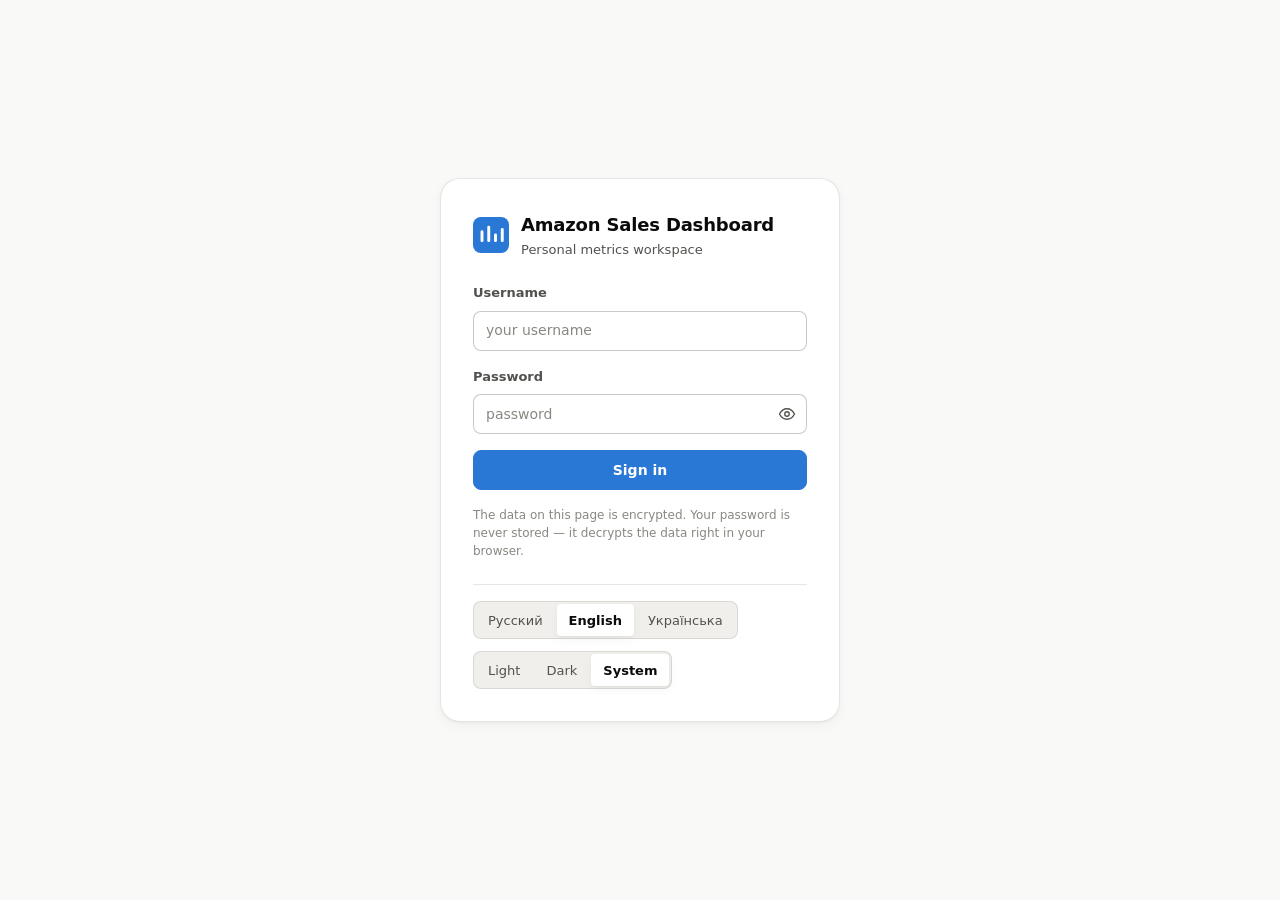
==== index.html @ b8b065f2 "Всё в евро, товары по ASIN, три исправленных бага ВАЛЮТЫ. Переключателя больше нет: конвейер приводи" ====
<!DOCTYPE html>
<html lang="en" data-theme-pref="system">
<head>
<meta charset="utf-8">
<meta name="viewport" content="width=device-width, initial-scale=1">
<meta name="color-scheme" content="light dark">
<meta name="robots" content="noindex, nofollow">
<title>Amazon Dashboard</title>

<link rel="icon" href="data:image/svg+xml,%3Csvg xmlns='http://www.w3.org/2000/svg' viewBox='0 0 32 32'%3E%3Crect width='32' height='32' rx='7' fill='%232a78d6'/%3E%3Cpath d='M8 21V13M14 21V9M20 21V16M26 21V11' stroke='white' stroke-width='2.6' stroke-linecap='round'/%3E%3C/svg%3E">

<link rel="stylesheet" href="assets/css/tokens.css">
<link rel="stylesheet" href="assets/css/app.css">

<script>
/* Тема применяется ДО первой отрисовки: иначе при системной тёмной
   успевает мигнуть светлый фон. Язык ставится здесь же — атрибут lang
   влияет на переносы и на озвучку скринридером. */
(function () {
  try {
    var pref = localStorage.getItem("dashboard.theme") || "system";
    document.documentElement.setAttribute("data-theme-pref", pref);
    if (pref === "light" || pref === "dark") {
      document.documentElement.setAttribute("data-theme", pref);
    }
  } catch (e) {}
  try {
    var langs = ["ru", "en", "uk"];
    var saved = localStorage.getItem("dashboard.lang");
    var pick = null;
    if (saved && langs.indexOf(saved) !== -1) {
      pick = saved;
    } else {
      var list = navigator.languages && navigator.languages.length
        ? navigator.languages : [navigator.language || "en"];
      for (var i = 0; i < list.length && !pick; i++) {
        var base = String(list[i]).toLowerCase().split("-")[0];
        if (langs.indexOf(base) !== -1) pick = base;
      }
    }
    document.documentElement.lang = pick || "en";
  } catch (e) {}
})();
</script>
</head>

<body>

<a class="skip-link" href="#main" data-i18n="a11y.skipToContent">Skip to content</a>

<!-- =====================================================================
     Экран входа
     ================================================================== -->
<div class="login" id="login-view">
  <div class="login__card">

    <div class="login__brand">
      <svg class="login__mark" viewBox="0 0 32 32" aria-hidden="true">
        <rect width="32" height="32" rx="7" fill="var(--series-1)"></rect>
        <path d="M8 21V13M14 21V9M20 21V16M26 21V11" stroke="#fff"
              stroke-width="2.6" stroke-linecap="round"></path>
      </svg>
      <div>
        <div class="login__title" data-i18n="app.title">Amazon Sales Dashboard</div>
        <div class="login__subtitle" data-i18n="app.subtitle">Personal metrics workspace</div>
      </div>
    </div>

    <form class="login__form" id="login-form" autocomplete="on" novalidate>
      <h1 class="sr-only" data-i18n="login.heading">Sign in</h1>

      <div class="field">
        <label class="field__label" for="login-user" data-i18n="login.user">Username</label>
        <input class="input" id="login-user" name="username" type="text"
               autocomplete="username" required
               data-i18n-attr="placeholder:login.userPlaceholder">
      </div>

      <div class="field">
        <label class="field__label" for="login-password" data-i18n="login.password">Password</label>
        <div class="input-group">
          <input class="input" id="login-password" name="password" type="password"
                 autocomplete="current-password" required
                 data-i18n-attr="placeholder:login.passwordPlaceholder">
          <button class="input-group__action" id="toggle-password" type="button"
                  data-i18n-attr="aria-label:login.showPassword;title:login.showPassword">
            <svg width="18" height="18" viewBox="0 0 24 24" fill="none" aria-hidden="true">
              <path d="M2 12s3.5-7 10-7 10 7 10 7-3.5 7-10 7-10-7-10-7Z"
                    stroke="currentColor" stroke-width="1.8"></path>
              <circle cx="12" cy="12" r="3" stroke="currentColor" stroke-width="1.8"></circle>
            </svg>
          </button>
        </div>
      </div>

      <div class="alert alert--error" id="login-error" role="alert" hidden>
        <svg class="alert__icon" width="16" height="16" viewBox="0 0 24 24" fill="none" aria-hidden="true">
          <circle cx="12" cy="12" r="9" stroke="currentColor" stroke-width="1.8"></circle>
          <path d="M12 7v6M12 16.5v.5" stroke="currentColor" stroke-width="1.8" stroke-linecap="round"></path>
        </svg>
        <span id="login-error-text"></span>
      </div>

      <button class="btn btn--primary" id="login-submit" type="submit">
        <span class="spinner" id="login-spinner" hidden></span>
        <span id="login-submit-text" data-i18n="login.submit">Sign in</span>
      </button>

      <p class="alert alert--info" id="login-hint" hidden>
        <span id="login-hint-text"></span>
      </p>

      <p class="card__caption" data-i18n="login.note">
        The data on this page is encrypted.
      </p>
    </form>

    <div class="login__footer">
      <div class="segmented" role="group" id="login-lang"
           data-i18n-attr="aria-label:nav.language"></div>
      <div class="segmented" role="group" id="login-theme"
           data-i18n-attr="aria-label:nav.theme"></div>
    </div>

  </div>
</div>

<!-- =====================================================================
     Рабочее пространство: меню слева, содержимое справа
     ================================================================== -->
<div class="app" id="app-view" hidden>

  <!-- ---------------------------------------------------------- меню --- -->
  <aside class="sidebar" id="sidebar" data-i18n-attr="aria-label:nav.mainMenu">

    <div class="sidebar__brand">
      <svg class="sidebar__mark" viewBox="0 0 32 32" aria-hidden="true">
        <rect width="32" height="32" rx="7" fill="var(--series-1)"></rect>
        <path d="M8 21V13M14 21V9M20 21V16M26 21V11" stroke="#fff"
              stroke-width="2.6" stroke-linecap="round"></path>
      </svg>
      <div>
        <div class="sidebar__title" data-i18n="app.title">Amazon</div>
        <div class="sidebar__subtitle" id="sidebar-store"></div>
      </div>
    </div>

    <nav class="sidebar__nav" id="sidebar-nav">
      <!-- Пункты меню строятся из описания в app.js: там же лежат
           заголовки для i18n, поэтому дублировать разметку не нужно -->
    </nav>

    <div class="sidebar__footer">
      <button class="btn btn--ghost" id="sign-out" type="button" data-i18n="nav.signOut">
        Sign out
      </button>
    </div>
  </aside>

  <!-- ------------------------------------------------------ содержимое --- -->
  <div class="content">

    <header class="topbar">
      <button class="btn btn--icon menu-toggle" id="menu-toggle" type="button"
              data-i18n-attr="aria-label:nav.mainMenu" aria-expanded="false">
        <svg width="20" height="20" viewBox="0 0 24 24" fill="none" aria-hidden="true">
          <path d="M4 7h16M4 12h16M4 17h16" stroke="currentColor"
                stroke-width="1.9" stroke-linecap="round"></path>
        </svg>
      </button>

      <div class="topbar__heading">
        <div class="topbar__title" id="page-title"></div>
        <div class="topbar__meta" id="updated-at"></div>
      </div>

      <div class="topbar__tools">
        <button class="btn btn--icon bell" id="sync-bell" type="button"
                data-i18n-attr="aria-label:sync.title" aria-haspopup="dialog">
          <svg width="20" height="20" viewBox="0 0 24 24" fill="none" aria-hidden="true">
            <path d="M18 8.5a6 6 0 1 0-12 0c0 6.5-2.5 6.5-2.5 8.5h17c0-2-2.5-2-2.5-8.5Z"
                  stroke="currentColor" stroke-width="1.7" stroke-linejoin="round"></path>
            <path d="M10.2 20.5a2.1 2.1 0 0 0 3.6 0" stroke="currentColor"
                  stroke-width="1.7" stroke-linecap="round"></path>
          </svg>
          <span class="bell__dot" id="sync-dot" hidden></span>
        </button>
        <div class="segmented" role="group" id="app-lang"
             data-i18n-attr="aria-label:nav.language"></div>
        <div class="segmented" role="group" id="app-theme"
             data-i18n-attr="aria-label:nav.theme"></div>
      </div>
    </header>

    <main class="main" id="main">

      <!-- Один ряд фильтров на всё, что ниже. Внутрь карточек не кладём -->
      <section class="filters" id="filters" aria-labelledby="filters-heading">
        <h2 class="sr-only" id="filters-heading" data-i18n="filter.period">Period</h2>

        <div class="filters__group">
          <label class="field__label" for="filter-period" data-i18n="filter.period">Period</label>
          <select class="select" id="filter-period"></select>
        </div>


        <div class="filters__group">
          <label class="field__label" for="filter-marketplace" data-i18n="filter.marketplace">Marketplace</label>
          <select class="select" id="filter-marketplace"></select>
        </div>

        <p class="filters__note"><span data-i18n="filter.note"></span> <span id="fx-note"></span></p>
      </section>

      <section class="card" id="empty-state" hidden>
        <div class="empty">
          <svg class="empty__icon" width="40" height="40" viewBox="0 0 24 24" fill="none" aria-hidden="true">
            <path d="M4 19V6M9 19V10M14 19V13M19 19V8" stroke="currentColor"
                  stroke-width="1.6" stroke-linecap="round"></path>
            <path d="M3 21h18" stroke="currentColor" stroke-width="1.6" stroke-linecap="round"></path>
          </svg>
          <div class="empty__title" data-i18n="empty.title">No data yet</div>
          <p class="empty__text" data-i18n="empty.text"></p>
        </div>
      </section>

      <!-- ============================================================
           Страница: Анализ продаж
           ========================================================= -->
      <div id="page-sales" class="page" hidden>

        <section class="grid" aria-labelledby="sales-kpi-heading" style="margin-bottom:var(--sp-4)">
          <h2 class="sr-only" id="sales-kpi-heading" data-i18n="page.salesAnalysis">Sales analysis</h2>

          <div class="card span-6 rows-2 stat stat--hero" id="s-kpi-net"></div>
          <div class="card span-3 stat" id="s-kpi-revenue"></div>
          <div class="card span-3 stat" id="s-kpi-fees"></div>
          <div class="card span-3 stat" id="s-kpi-feeshare"></div>
          <div class="card span-3 stat" id="s-kpi-refunds"></div>
        </section>

        <section class="grid grid--top">

          <!-- Выручка и чистый доход: обе величины в одной валюте,
               поэтому одна шкала. Двух осей Y здесь быть не должно. -->
          <figure class="card span-8" id="card-s-trend">
            <div class="card__head">
              <div>
                <figcaption class="card__title" data-i18n="chart.revenueVsNet"></figcaption>
                <div class="card__subtitle" id="s-trend-range"></div>
              </div>
              <button class="card__toggle" type="button" data-table-toggle="s-trend"
                      aria-pressed="false" data-i18n="table.show"></button>
            </div>
            <div class="chart" id="chart-s-trend"></div>
            <div id="legend-s-trend"></div>
            <div id="table-s-trend" hidden></div>
            <p class="card__caption" data-i18n="chart.revenueVsNetCaption"></p>
          </figure>

          <!-- Структура расходов: часть-целое -> стопочная полоса -->
          <figure class="card span-4" id="card-s-mix">
            <div class="card__head">
              <div>
                <figcaption class="card__title" data-i18n="chart.feeMix"></figcaption>
              </div>
              <button class="card__toggle" type="button" data-table-toggle="s-mix"
                      aria-pressed="false" data-i18n="table.show"></button>
            </div>
            <div class="chart" id="chart-s-mix"></div>
            <div id="legend-s-mix"></div>
            <div id="table-s-mix" hidden></div>
            <p class="card__caption" data-i18n="chart.feeMixCaption"></p>
          </figure>

          <!-- Комиссии по типам: одна серия -> один цвет на все столбцы -->
          <figure class="card span-6" id="card-s-fees">
            <div class="card__head">
              <div>
                <figcaption class="card__title" data-i18n="chart.feesByType"></figcaption>
              </div>
              <button class="card__toggle" type="button" data-table-toggle="s-fees"
                      aria-pressed="false" data-i18n="table.show"></button>
            </div>
            <div class="chart" id="chart-s-fees"></div>
            <div id="table-s-fees" hidden></div>
            <p class="card__caption" data-i18n="chart.feesByTypeCaption"></p>
          </figure>

          <figure class="card span-6" id="card-s-products">
            <div class="card__head">
              <div>
                <figcaption class="card__title" data-i18n="chart.topByNet"></figcaption>
              </div>
              <button class="card__toggle" type="button" data-table-toggle="s-products"
                      aria-pressed="false" data-i18n="table.show"></button>
            </div>
            <div class="chart" id="chart-s-products"></div>
            <div id="table-s-products" hidden></div>
            <p class="card__caption" data-i18n="chart.topByNetCaption"></p>
          </figure>

        </section>
      </div>

      <!-- ============================================================
           Страница: Обзор продаж
           ========================================================= -->
      <div id="page-overview" class="page" hidden>

        <section class="grid" aria-labelledby="kpi-heading" style="margin-bottom:var(--sp-4)">
          <h2 class="sr-only" id="kpi-heading" data-i18n="kpi.revenue">Revenue</h2>

          <div class="card span-6 rows-2 stat stat--hero" id="kpi-revenue"></div>
          <div class="card span-3 stat" id="kpi-units"></div>
          <div class="card span-3 stat" id="kpi-orders"></div>
          <div class="card span-3 stat" id="kpi-avg"></div>
          <div class="card span-3 stat" id="kpi-skus"></div>
        </section>

        <section class="grid grid--top">

          <figure class="card span-8" id="card-revenue">
            <div class="card__head">
              <div>
                <figcaption class="card__title" data-i18n="chart.revenueOverTime"></figcaption>
                <div class="card__subtitle" id="revenue-range"></div>
              </div>
              <button class="card__toggle" type="button" data-table-toggle="revenue"
                      aria-pressed="false" data-i18n="table.show"></button>
            </div>
            <div class="chart" id="chart-revenue"></div>
            <div id="table-revenue" hidden></div>
            <p class="card__caption" data-i18n="chart.revenueOverTimeCaption"></p>
          </figure>

          <figure class="card span-4" id="card-marketplace">
            <div class="card__head">
              <div>
                <figcaption class="card__title" data-i18n="chart.byMarketplace"></figcaption>
              </div>
              <button class="card__toggle" type="button" data-table-toggle="marketplace"
                      aria-pressed="false" data-i18n="table.show"></button>
            </div>
            <div class="chart" id="chart-marketplace"></div>
            <div id="legend-marketplace"></div>
            <div id="table-marketplace" hidden></div>
            <p class="card__caption" data-i18n="chart.byMarketplaceCaption"></p>
          </figure>

          <figure class="card span-6" id="card-units">
            <div class="card__head">
              <div>
                <figcaption class="card__title" data-i18n="chart.unitsOverTime"></figcaption>
              </div>
              <button class="card__toggle" type="button" data-table-toggle="units"
                      aria-pressed="false" data-i18n="table.show"></button>
            </div>
            <div class="chart" id="chart-units"></div>
            <div id="table-units" hidden></div>
          </figure>

          <figure class="card span-6" id="card-skus">
            <div class="card__head">
              <div>
                <figcaption class="card__title" data-i18n="chart.topSkus"></figcaption>
              </div>
              <button class="card__toggle" type="button" data-table-toggle="skus"
                      aria-pressed="false" data-i18n="table.show"></button>
            </div>
            <div class="chart" id="chart-skus"></div>
            <div id="table-skus" hidden></div>
            <p class="card__caption" data-i18n="chart.topSkusCaption"></p>
          </figure>

        </section>
      </div>

      <!-- Заглушка для разделов, которых ещё нет -->
      <div id="page-placeholder" class="page" hidden>
        <section class="card">
          <div class="empty">
            <svg class="empty__icon" width="40" height="40" viewBox="0 0 24 24" fill="none" aria-hidden="true">
              <rect x="3" y="5" width="18" height="14" rx="2" stroke="currentColor" stroke-width="1.6"></rect>
              <path d="M3 10h18" stroke="currentColor" stroke-width="1.6"></path>
            </svg>
            <div class="empty__title" id="placeholder-title"></div>
            <p class="empty__text" data-i18n="page.soonText"></p>
          </div>
        </section>
      </div>

    </main>

    <footer class="footer">
      <span data-i18n="footer.note"></span>
    </footer>
  </div>
</div>

<!-- Модальное окно журнала синхронизаций. Нативный <dialog>: фокус-ловушка,
     закрытие по Esc и подложка достаются бесплатно и работают правильно. -->
<dialog class="modal" id="sync-modal" aria-labelledby="sync-modal-title">
  <div class="modal__head">
    <div>
      <h2 class="modal__title" id="sync-modal-title" data-i18n="sync.title">Синхронизация</h2>
      <p class="modal__subtitle" id="sync-schedule"></p>
    </div>
    <button class="btn btn--icon" id="sync-close" type="button"
            data-i18n-attr="aria-label:sync.close">
      <svg width="18" height="18" viewBox="0 0 24 24" fill="none" aria-hidden="true">
        <path d="M6 6l12 12M18 6L6 18" stroke="currentColor" stroke-width="1.9"
              stroke-linecap="round"></path>
      </svg>
    </button>
  </div>
  <div class="modal__body" id="sync-list"></div>
  <div class="modal__foot">
    <a class="link" id="sync-more" href="logs.html" data-i18n="sync.more">Подробнее</a>
  </div>
</dialog>

<!-- Порядок важен: i18n и Fmt нужны charts.js и app.js -->
<script src="assets/js/i18n.js"></script>
<script src="assets/js/format.js"></script>
<script src="assets/js/vault.js"></script>
<script src="assets/js/charts.js"></script>
<script src="assets/js/runs.js"></script>
<!-- Зашифрованные данные. Отдельным файлом, чтобы обновлять их не трогая код.
     Загружается как обычный скрипт, а не через fetch — тогда страница
     одинаково работает и на GitHub Pages, и открытая с диска. -->
<script src="data/dashboard.enc.js" onerror="window.__DASHBOARD_MISSING__=true"></script>
<!-- Журнал синхронизаций. НЕ шифруется намеренно: причину сбоя нужно видеть
     и тогда, когда войти нельзя. Внутри только эксплуатационные данные —
     времена, статусы, тексты ошибок. Денег и SKU здесь нет. -->
<script src="data/runs.js" onerror="window.__RUNS_MISSING__=true"></script>
<script src="assets/js/app.js"></script>

</body>
</html>
---- assets/css/tokens.css ----
/* ============================================================================
   tokens.css — палитра и типографика
   ----------------------------------------------------------------------------
   Значения взяты из эталонной палитры методички dataviz БЕЗ ИЗМЕНЕНИЙ.
   Она уже провалидирована шестью проверками (полоса светлоты, порог насыщенности,
   различимость соседних пар при дальтонизме, порог для обычного зрения, контраст).

   ⚠️ Не подбирать цвета «на глаз». Если понадобится своя палитра —
   прогнать scripts/validate_palette.js из методички. На этой машине нет Node.js,
   поэтому палитра менялась быть не должна.

   Тёмные значения объявлены дважды:
     @media (prefers-color-scheme: dark) — системная настройка ОС;
     :root[data-theme="dark"]           — ручной переключатель, он должен побеждать.
   Guard :not([data-theme="light"]) позволяет ручному «светлому» победить системный тёмный.
   ========================================================================= */

:root {
  color-scheme: light;

  /* ---- Поверхности и чернила ---------------------------------------- */
  --surface-chart: #fcfcfb;   /* поверхность графика */
  --surface-page: #f9f9f7;    /* плоскость страницы */
  --surface-raised: #ffffff;  /* карточки поверх плоскости */
  --surface-sunken: #f0efec;  /* поля ввода, треки */

  --text-primary: #0b0b0b;
  --text-secondary: #52514e;
  --text-muted: #898781;      /* оси, подписи */

  --grid-line: #e1e0d9;       /* волосяная сетка */
  --axis-line: #c3c2b7;       /* базовая линия / ось */
  --border-hairline: rgba(11, 11, 11, 0.1);
  --border-strong: rgba(11, 11, 11, 0.22);

  --delta-good: #006300;      /* текст положительной дельты */
  --delta-bad: #d03b3b;

  /* ---- Категориальная палитра (порядок слотов — механизм CVD-безопасности,
         менять порядок нельзя) ---------------------------------------- */
  --series-1: #2a78d6;  /* blue    */
  --series-2: #eb6834;  /* orange  */
  --series-3: #1baf7a;  /* aqua    */
  --series-4: #eda100;  /* yellow  */
  --series-5: #e87ba4;  /* magenta */
  --series-6: #008300;  /* green   */
  --series-7: #4a3aa7;  /* violet  */
  --series-8: #e34948;  /* red     */
  --series-other: #a9a8a1;  /* «Прочее» / приглушение */

  /* ---- Последовательная шкала: один тон, светлый→тёмный -------------- */
  --seq-100: #cde2fb;
  --seq-150: #b7d3f6;
  --seq-200: #9ec5f4;
  --seq-250: #86b6ef;
  --seq-300: #6da7ec;
  --seq-350: #5598e7;
  --seq-400: #3987e5;
  --seq-450: #2a78d6;
  --seq-500: #256abf;
  --seq-550: #1c5cab;
  --seq-600: #184f95;
  --seq-650: #104281;
  --seq-700: #0d366b;

  /* ---- Расходящаяся шкала: blue ↔ red, нейтральная середина ---------- */
  --div-neutral: #f0efec;

  /* ---- Статусы: фиксированы, не темизируются, никогда не используются
         как цвет серии ------------------------------------------------ */
  --status-good: #0ca30c;
  --status-warning: #fab219;
  --status-serious: #ec835a;
  --status-critical: #d03b3b;

  /* ---- Типографика --------------------------------------------------- */
  --font-sans: system-ui, -apple-system, "Segoe UI", Roboto, "Helvetica Neue",
    Arial, "Noto Sans", sans-serif;

  --fs-hero: clamp(2.5rem, 1.6rem + 3.2vw, 3.5rem);
  --fs-value: 1.75rem;
  --fs-title: 1rem;
  --fs-body: 0.875rem;
  --fs-label: 0.8125rem;
  --fs-micro: 0.75rem;

  /* ---- Пространство и форма ------------------------------------------ */
  --sp-1: 0.25rem;
  --sp-2: 0.5rem;
  --sp-3: 0.75rem;
  --sp-4: 1rem;
  --sp-5: 1.5rem;
  --sp-6: 2rem;
  --sp-7: 3rem;

  --radius-sm: 6px;
  --radius-md: 10px;
  --radius-lg: 14px;

  --shadow-card: 0 1px 2px rgba(11, 11, 11, 0.04),
    0 4px 12px rgba(11, 11, 11, 0.04);
  --shadow-pop: 0 8px 28px rgba(11, 11, 11, 0.14);

  --focus-ring: 2px solid var(--series-1);
  --focus-offset: 2px;

  /* Скорость анимаций — обнуляется при prefers-reduced-motion */
  --dur-fast: 120ms;
  --dur-base: 200ms;
}

/* --- Тёмная тема: системная настройка ---------------------------------- */
@media (prefers-color-scheme: dark) {
  :root:where(:not([data-theme="light"])) {
    color-scheme: dark;

    --surface-chart: #1a1a19;
    --surface-page: #0d0d0d;
    --surface-raised: #1a1a19;
    --surface-sunken: #242422;

    --text-primary: #ffffff;
    --text-secondary: #c3c2b7;
    --text-muted: #898781;

    --grid-line: #2c2c2a;
    --axis-line: #383835;
    --border-hairline: rgba(255, 255, 255, 0.1);
    --border-strong: rgba(255, 255, 255, 0.22);

    --delta-good: #0ca30c;
    --delta-bad: #e66767;

    --series-1: #3987e5;
    --series-2: #d95926;
    --series-3: #199e70;
    --series-4: #c98500;
    --series-5: #d55181;
    --series-6: #008300;
    --series-7: #9085e9;
    --series-8: #e66767;
    --series-other: #55554f;

    --div-neutral: #383835;

    --shadow-card: 0 1px 2px rgba(0, 0, 0, 0.4), 0 4px 12px rgba(0, 0, 0, 0.3);
    --shadow-pop: 0 8px 28px rgba(0, 0, 0, 0.55);
  }
}

/* --- Тёмная тема: ручной переключатель (побеждает системную настройку) -- */
:root[data-theme="dark"] {
  color-scheme: dark;

  --surface-chart: #1a1a19;
  --surface-page: #0d0d0d;
  --surface-raised: #1a1a19;
  --surface-sunken: #242422;

  --text-primary: #ffffff;
  --text-secondary: #c3c2b7;
  --text-muted: #898781;

  --grid-line: #2c2c2a;
  --axis-line: #383835;
  --border-hairline: rgba(255, 255, 255, 0.1);
  --border-strong: rgba(255, 255, 255, 0.22);

  --delta-good: #0ca30c;
  --delta-bad: #e66767;

  --series-1: #3987e5;
  --series-2: #d95926;
  --series-3: #199e70;
  --series-4: #c98500;
  --series-5: #d55181;
  --series-6: #008300;
  --series-7: #9085e9;
  --series-8: #e66767;
  --series-other: #55554f;

  --div-neutral: #383835;

  --shadow-card: 0 1px 2px rgba(0, 0, 0, 0.4), 0 4px 12px rgba(0, 0, 0, 0.3);
  --shadow-pop: 0 8px 28px rgba(0, 0, 0, 0.55);
}

@media (prefers-reduced-motion: reduce) {
  :root {
    --dur-fast: 0ms;
    --dur-base: 0ms;
  }
}

/* ============================================================================
   Слой 21st.dev — форма и хром интерфейса
   ----------------------------------------------------------------------------
   Добавлено 10 августа 2026 по решению D-009 (memory/04-decisions.md).
   Взято с 21st.dev: словарь токенов shadcn (пары surface/foreground, отдельное
   семейство --sidebar-*, --radius как единая шкала) и более крупные радиусы
   (там rounded-2xl/3xl = 16/24px против наших 10/14).

   🔴 Палитра графиков (--series-*, --seq-*, --status-*) НЕ ТРОГАЕТСЯ.
   Темы 21st несут свои --chart-1..5, но они не проходили проверку на
   различимость при дальтонизме. Цвет серии и цвет интерфейса — разные каналы,
   смешивать их нельзя. Здесь только хром: поверхности, радиусы, бейджи.
   ========================================================================= */

:root {
  /* Радиусы: крупнее и мягче */
  --radius-sm: 8px;
  --radius-md: 14px;
  --radius-lg: 20px;

  /* Боковая панель — своё семейство, как в темах 21st */
  --sidebar-bg: #fbfbf9;
  --sidebar-border: rgba(11, 11, 11, 0.08);
  --sidebar-active-bg: #eaf2fd;
  --sidebar-active-fg: #1c5cab;

  /* Бейджи дельты: заливка вместо голого цветного текста */
  --badge-good-bg: #e4f1e4;
  --badge-bad-bg: #fbeaea;
  --badge-flat-bg: #f0efec;

  /* Трек метра и подсветка карточки под курсором */
  --meter-track: #ebeae5;
  --card-hover-border: rgba(11, 11, 11, 0.16);
}

@media (prefers-color-scheme: dark) {
  :root:where(:not([data-theme="light"])) {
    --sidebar-bg: #161615;
    --sidebar-border: rgba(255, 255, 255, 0.08);
    --sidebar-active-bg: rgba(57, 135, 229, 0.18);
    --sidebar-active-fg: #86b6ef;

    --badge-good-bg: rgba(12, 163, 12, 0.18);
    --badge-bad-bg: rgba(208, 59, 59, 0.2);
    --badge-flat-bg: rgba(255, 255, 255, 0.07);

    --meter-track: #2c2c2a;
    --card-hover-border: rgba(255, 255, 255, 0.18);
  }
}

:root[data-theme="dark"] {
  --sidebar-bg: #161615;
  --sidebar-border: rgba(255, 255, 255, 0.08);
  --sidebar-active-bg: rgba(57, 135, 229, 0.18);
  --sidebar-active-fg: #86b6ef;

  --badge-good-bg: rgba(12, 163, 12, 0.18);
  --badge-bad-bg: rgba(208, 59, 59, 0.2);
  --badge-flat-bg: rgba(255, 255, 255, 0.07);

  --meter-track: #2c2c2a;
  --card-hover-border: rgba(255, 255, 255, 0.18);
}
---- assets/css/app.css ----
/* ============================================================================
   app.css — раскладка и компоненты
   Опирается только на роли из tokens.css, «сырых» hex здесь быть не должно.
   ========================================================================= */

*,
*::before,
*::after {
  box-sizing: border-box;
}

html {
  -webkit-text-size-adjust: 100%;
}

body {
  margin: 0;
  font-family: var(--font-sans);
  font-size: var(--fs-body);
  line-height: 1.5;
  color: var(--text-primary);
  background: var(--surface-page);
  -webkit-font-smoothing: antialiased;
}

h1, h2, h3, p, figure, figcaption {
  margin: 0;
}

button {
  font: inherit;
  color: inherit;
}

:focus-visible {
  outline: var(--focus-ring);
  outline-offset: var(--focus-offset);
  border-radius: var(--radius-sm);
}

/* Виден только скринридеру */
.sr-only {
  position: absolute;
  width: 1px;
  height: 1px;
  padding: 0;
  margin: -1px;
  overflow: hidden;
  clip: rect(0 0 0 0);
  white-space: nowrap;
  border: 0;
}

/* Ссылка «перейти к содержимому» — появляется при табуляции */
.skip-link {
  position: absolute;
  left: var(--sp-4);
  top: -100px;
  z-index: 100;
  padding: var(--sp-2) var(--sp-4);
  background: var(--surface-raised);
  border: 1px solid var(--border-strong);
  border-radius: var(--radius-sm);
  text-decoration: none;
  color: var(--text-primary);
  transition: top var(--dur-fast);
}
.skip-link:focus {
  top: var(--sp-4);
}

[hidden] {
  display: none !important;
}

/* ============================================================================
   Элементы управления
   ========================================================================= */

.btn {
  display: inline-flex;
  align-items: center;
  justify-content: center;
  gap: var(--sp-2);
  min-height: 40px;
  padding: 0 var(--sp-4);
  border: 1px solid var(--border-hairline);
  border-radius: var(--radius-sm);
  background: var(--surface-raised);
  color: var(--text-primary);
  cursor: pointer;
  white-space: nowrap;
  transition: background var(--dur-fast), border-color var(--dur-fast);
}
.btn:hover {
  border-color: var(--border-strong);
}
.btn:disabled {
  opacity: 0.55;
  cursor: not-allowed;
}

.btn--primary {
  background: var(--series-1);
  border-color: var(--series-1);
  color: #ffffff;
  font-weight: 600;
}
.btn--primary:hover:not(:disabled) {
  filter: brightness(1.08);
}

.btn--ghost {
  background: transparent;
}

.btn--icon {
  min-width: 40px;
  padding: 0 var(--sp-2);
}

.field {
  display: flex;
  flex-direction: column;
  gap: var(--sp-2);
}

.field__label {
  font-size: var(--fs-label);
  font-weight: 600;
  color: var(--text-secondary);
}

.input,
.select {
  min-height: 40px;
  padding: 0 var(--sp-3);
  border: 1px solid var(--border-strong);
  border-radius: var(--radius-sm);
  background: var(--surface-raised);
  color: var(--text-primary);
  font: inherit;
  width: 100%;
}
.input::placeholder {
  color: var(--text-muted);
}

.select {
  cursor: pointer;
}

/* Поле пароля с кнопкой показа */
.input-group {
  position: relative;
  display: flex;
}
.input-group .input {
  padding-inline-end: 44px;
}
.input-group__action {
  position: absolute;
  inset-inline-end: 4px;
  top: 50%;
  transform: translateY(-50%);
  width: 32px;
  height: 32px;
  display: grid;
  place-items: center;
  border: 0;
  border-radius: var(--radius-sm);
  background: transparent;
  color: var(--text-secondary);
  cursor: pointer;
}
.input-group__action:hover {
  background: var(--surface-sunken);
}

/* Сегментированный переключатель (язык, тема) */
.segmented {
  display: inline-flex;
  padding: 2px;
  gap: 2px;
  border: 1px solid var(--border-hairline);
  border-radius: var(--radius-sm);
  background: var(--surface-sunken);
}
.segmented__item {
  min-height: 32px;
  padding: 0 var(--sp-3);
  border: 0;
  border-radius: 4px;
  background: transparent;
  color: var(--text-secondary);
  font-size: var(--fs-label);
  cursor: pointer;
  transition: background var(--dur-fast), color var(--dur-fast);
}
.segmented__item:hover {
  color: var(--text-primary);
}
.segmented__item[aria-pressed="true"],
.segmented__item[aria-checked="true"] {
  background: var(--surface-raised);
  color: var(--text-primary);
  font-weight: 600;
  box-shadow: var(--shadow-card);
}

/* ============================================================================
   Экран входа
   ========================================================================= */

.login {
  min-height: 100dvh;
  display: grid;
  place-items: center;
  padding: var(--sp-5);
}

.login__card {
  width: 100%;
  max-width: 400px;
  padding: var(--sp-6);
  background: var(--surface-raised);
  border: 1px solid var(--border-hairline);
  border-radius: var(--radius-lg);
  box-shadow: var(--shadow-card);
}

.login__brand {
  display: flex;
  align-items: center;
  gap: var(--sp-3);
  margin-bottom: var(--sp-5);
}

.login__mark {
  width: 36px;
  height: 36px;
  flex: none;
}

.login__title {
  font-size: 1.125rem;
  font-weight: 600;
  letter-spacing: -0.01em;
}

.login__subtitle {
  font-size: var(--fs-label);
  color: var(--text-secondary);
  margin-top: 2px;
}

.login__form {
  display: flex;
  flex-direction: column;
  gap: var(--sp-4);
}

.login__footer {
  margin-top: var(--sp-5);
  padding-top: var(--sp-4);
  border-top: 1px solid var(--border-hairline);
  display: flex;
  align-items: center;
  justify-content: space-between;
  gap: var(--sp-3);
  flex-wrap: wrap;
}

/* Сообщение об ошибке входа */
.alert {
  display: flex;
  align-items: flex-start;
  gap: var(--sp-2);
  padding: var(--sp-3);
  border-radius: var(--radius-sm);
  font-size: var(--fs-label);
  border: 1px solid;
}
.alert--error {
  color: var(--text-primary);
  border-color: var(--status-critical);
  background: color-mix(in srgb, var(--status-critical) 10%, transparent);
}
.alert--info {
  color: var(--text-secondary);
  border-color: var(--border-hairline);
  background: var(--surface-sunken);
}
.alert__icon {
  flex: none;
  color: var(--status-critical);
}
.alert--info .alert__icon {
  color: var(--text-muted);
}

/* Индикатор работы (расшифровка занимает заметное время из-за PBKDF2) */
.spinner {
  width: 16px;
  height: 16px;
  border: 2px solid currentColor;
  border-top-color: transparent;
  border-radius: 50%;
  animation: spin 700ms linear infinite;
}
@keyframes spin {
  to { transform: rotate(360deg); }
}
@media (prefers-reduced-motion: reduce) {
  .spinner { animation-duration: 2s; }
}

/* ============================================================================
   Оболочка CRM: боковое меню слева, рабочая область справа
   ========================================================================= */

.app {
  min-height: 100dvh;
  display: grid;
  grid-template-columns: 248px minmax(0, 1fr);
}

/* --- Боковое меню ------------------------------------------------------- */

.sidebar {
  grid-column: 1;
  display: flex;
  flex-direction: column;
  gap: var(--sp-4);
  padding: var(--sp-4) var(--sp-3);
  background: var(--surface-raised);
  border-inline-end: 1px solid var(--border-hairline);
  position: sticky;
  top: 0;
  height: 100dvh;
  overflow-y: auto;
}

.sidebar__brand {
  display: flex;
  align-items: center;
  gap: var(--sp-3);
  padding: var(--sp-2);
}
.sidebar__mark {
  width: 30px;
  height: 30px;
  flex: none;
}
.sidebar__title {
  font-size: 0.9375rem;
  font-weight: 600;
  letter-spacing: -0.01em;
  line-height: 1.2;
}
.sidebar__subtitle {
  font-size: var(--fs-micro);
  color: var(--text-muted);
}

.sidebar__nav {
  display: flex;
  flex-direction: column;
  gap: var(--sp-4);
  flex: 1;
}

.navgroup__label {
  padding: 0 var(--sp-2);
  margin-bottom: var(--sp-2);
  font-size: 0.6875rem;
  font-weight: 600;
  letter-spacing: 0.06em;
  text-transform: uppercase;
  color: var(--text-muted);
}

.navgroup__list {
  list-style: none;
  margin: 0;
  padding: 0;
  display: flex;
  flex-direction: column;
  gap: 2px;
}

.navlink {
  display: flex;
  align-items: center;
  gap: var(--sp-3);
  width: 100%;
  padding: var(--sp-2) var(--sp-3);
  border: 0;
  border-radius: var(--radius-sm);
  background: transparent;
  color: var(--text-secondary);
  font-size: var(--fs-body);
  text-align: start;
  text-decoration: none;
  cursor: pointer;
  transition: background var(--dur-fast), color var(--dur-fast);
}
.navlink:hover {
  background: var(--surface-sunken);
  color: var(--text-primary);
}
/* Активный пункт отмечен и заливкой, и полосой слева: одного цвета мало */
.navlink[aria-current="page"] {
  background: color-mix(in srgb, var(--series-1) 12%, transparent);
  color: var(--text-primary);
  font-weight: 600;
  box-shadow: inset 3px 0 0 var(--series-1);
}
.navlink__icon {
  flex: none;
  width: 18px;
  height: 18px;
  color: currentColor;
}
.navlink__text {
  flex: 1;
  min-width: 0;
  overflow: hidden;
  text-overflow: ellipsis;
  white-space: nowrap;
}
.navlink__badge {
  flex: none;
  font-size: 0.625rem;
  padding: 1px 6px;
  border-radius: 999px;
  background: var(--surface-sunken);
  color: var(--text-muted);
  font-weight: 400;
}
.navlink:disabled {
  opacity: 0.5;
  cursor: default;
}
.navlink:disabled:hover {
  background: transparent;
  color: var(--text-secondary);
}

.sidebar__footer {
  border-top: 1px solid var(--border-hairline);
  padding-top: var(--sp-3);
  display: flex;
  flex-direction: column;
  gap: var(--sp-2);
}

/* --- Правая колонка ----------------------------------------------------- */

.content {
  grid-column: 2;
  display: flex;
  flex-direction: column;
  min-width: 0;
}

.topbar {
  position: sticky;
  top: 0;
  z-index: 20;
  display: flex;
  align-items: center;
  gap: var(--sp-4);
  flex-wrap: wrap;
  padding: var(--sp-3) var(--sp-5);
  background: color-mix(in srgb, var(--surface-page) 88%, transparent);
  backdrop-filter: blur(8px);
  border-bottom: 1px solid var(--border-hairline);
}
.topbar__heading {
  margin-inline-end: auto;
  min-width: 0;
}
.topbar__title {
  font-size: 1.0625rem;
  font-weight: 600;
  letter-spacing: -0.015em;
}
.topbar__meta {
  font-size: var(--fs-micro);
  color: var(--text-muted);
}
.topbar__tools {
  display: flex;
  align-items: center;
  gap: var(--sp-2);
  flex-wrap: wrap;
}

/* Кнопка меню — только на узком экране */
.menu-toggle {
  display: none;
}

/* --- Узкий экран: меню превращается в выдвижную панель ------------------ */

@media (max-width: 900px) {
  .app {
    grid-template-columns: minmax(0, 1fr);
  }
  .sidebar {
    position: fixed;
    inset-block: 0;
    inset-inline-start: 0;
    width: 264px;
    z-index: 60;
    transform: translateX(-100%);
    transition: transform var(--dur-base);
    box-shadow: var(--shadow-pop);
  }
  .sidebar.is-open {
    transform: translateX(0);
  }
  .content {
    grid-column: 1;
  }
  .menu-toggle {
    display: inline-flex;
  }
  .scrim {
    position: fixed;
    inset: 0;
    z-index: 50;
    background: rgba(0, 0, 0, 0.45);
  }
}

@media (prefers-reduced-motion: reduce) {
  .sidebar { transition: none; }
}

.main {
  flex: 1;
  width: 100%;
  max-width: 1400px;
  margin: 0 auto;
  padding: var(--sp-5);
  display: flex;
  flex-direction: column;
  gap: var(--sp-5);
}

/* --- Ряд фильтров: один на всё, что ниже. Внутрь карточек не класть ---- */
.filters {
  display: flex;
  align-items: flex-end;
  gap: var(--sp-3);
  flex-wrap: wrap;
  padding: var(--sp-4);
  background: var(--surface-raised);
  border: 1px solid var(--border-hairline);
  border-radius: var(--radius-md);
}
.filters__group {
  display: flex;
  flex-direction: column;
  gap: var(--sp-2);
  min-width: 150px;
}
.filters__spacer {
  margin-inline-start: auto;
}
.filters__note {
  font-size: var(--fs-micro);
  color: var(--text-muted);
  flex-basis: 100%;
}

/* ============================================================================
   Сетка и карточки
   ========================================================================= */

.grid {
  display: grid;
  gap: var(--sp-4);
  grid-template-columns: repeat(12, minmax(0, 1fr));
}

/* Карточки графиков разной высоты не тянутся под самую высокую в ряду:
   растянутая карточка с коротким содержимым висит пустотой. */
.grid--top {
  align-items: start;
}

.span-3  { grid-column: span 3; }
.span-4  { grid-column: span 4; }
.span-6  { grid-column: span 6; }
.span-8  { grid-column: span 8; }
.span-12 { grid-column: span 12; }

/* Ведущее число занимает две строки слева, четыре мелкие плитки —
   сеткой 2×2 справа. Иначе вторая строка оставалась полупустой. */
.rows-2 { grid-row: span 2; }

@media (max-width: 1080px) {
  .span-3 { grid-column: span 6; }
  .span-4, .span-8 { grid-column: span 12; }
  .rows-2 { grid-row: auto; }
}
@media (max-width: 680px) {
  .span-3, .span-6 { grid-column: span 12; }
  .main { padding: var(--sp-4) var(--sp-3); }
  .topbar { padding: var(--sp-3); }
}

.card {
  display: flex;
  flex-direction: column;
  gap: var(--sp-3);
  padding: var(--sp-4);
  background: var(--surface-raised);
  border: 1px solid var(--border-hairline);
  border-radius: var(--radius-md);
  box-shadow: var(--shadow-card);
  min-width: 0; /* иначе SVG распирает грид */
}

.card__head {
  display: flex;
  align-items: flex-start;
  justify-content: space-between;
  gap: var(--sp-3);
}

.card__title {
  font-size: var(--fs-title);
  font-weight: 600;
  letter-spacing: -0.01em;
}

.card__subtitle {
  font-size: var(--fs-micro);
  color: var(--text-secondary);
  margin-top: 2px;
}

.card__caption {
  font-size: var(--fs-micro);
  color: var(--text-muted);
}

/* Кнопка «таблица» — доступностный двойник каждого графика */
.card__toggle {
  flex: none;
  min-height: 28px;
  padding: 0 var(--sp-2);
  font-size: var(--fs-micro);
  border: 1px solid var(--border-hairline);
  border-radius: var(--radius-sm);
  background: transparent;
  color: var(--text-secondary);
  cursor: pointer;
}
.card__toggle:hover {
  color: var(--text-primary);
  border-color: var(--border-strong);
}
.card__toggle[aria-pressed="true"] {
  background: var(--surface-sunken);
  color: var(--text-primary);
}

/* ============================================================================
   Плитка показателя (stat tile)
   ========================================================================= */

.stat__label {
  font-size: var(--fs-label);
  color: var(--text-secondary);
}

.stat__value {
  font-size: var(--fs-value);
  font-weight: 600;
  letter-spacing: -0.02em;
  /* Пропорциональные цифры: tabular-nums на крупном числе выглядит разреженно */
  font-variant-numeric: proportional-nums;
}

.stat--hero .stat__value {
  font-size: var(--fs-hero);
  line-height: 1.05;
}
/* Плитка ведущего числа выше остальных — прижимаем спарклайн к низу,
   иначе под ним повисает пустота */
.stat--hero {
  justify-content: space-between;
}
.stat--hero .stat__spark {
  margin-top: auto;
}

.stat__row {
  display: flex;
  align-items: baseline;
  gap: var(--sp-2);
  flex-wrap: wrap;
}

.stat__delta {
  display: inline-flex;
  align-items: center;
  gap: 4px;
  font-size: var(--fs-label);
  font-weight: 600;
}
.stat__delta--up { color: var(--delta-good); }
.stat__delta--down { color: var(--delta-bad); }
.stat__delta--flat { color: var(--text-muted); }

.stat__period {
  font-size: var(--fs-micro);
  color: var(--text-muted);
  font-weight: 400;
}

.stat__spark {
  margin-top: var(--sp-1);
}

/* ============================================================================
   График: контейнер, оси, марки
   ========================================================================= */

.chart {
  width: 100%;
  /* Высота не фиксируется: контейнер растёт вместе с полосой оси X,
     иначе внутри карточки появляется вложенный скролл. */
}

/* Любой SVG графика тянется по контейнеру и НЕ шире его.
   Спарклайн живёт в .stat__spark, а не в .chart — без него плитка
   распиралась жёстким атрибутом width и утаскивала за собой всю страницу
   в горизонтальный скролл на узком экране. */
.chart svg,
.stat__spark svg {
  display: block;
  width: 100%;
  max-width: 100%;
  height: auto;
}
.chart svg {
  overflow: visible;
}

/* Страховка от горизонтального скролла: подпись, вылезшая за край графика,
   не должна расширять страницу */
.chart,
.stat__spark {
  overflow-x: clip;
}

/* Волосяные сетка и оси — сплошные, никогда не пунктир */
.chart .grid-line {
  stroke: var(--grid-line);
  stroke-width: 1;
  shape-rendering: crispEdges;
}
.chart .axis-line {
  stroke: var(--axis-line);
  stroke-width: 1;
  shape-rendering: crispEdges;
}
.chart .tick-text {
  fill: var(--text-muted);
  font-size: 11px;
  font-variant-numeric: tabular-nums; /* в колонке цифры должны выравниваться */
}
.chart .label-text {
  fill: var(--text-secondary);
  font-size: 11px;
}
/* Прямая подпись значения — текстовым токеном, не цветом серии */
.chart .value-label {
  fill: var(--text-primary);
  font-size: 11px;
  font-weight: 600;
}

/* Классы марок объявлены глобально, а не как `.chart .line-mark`:
   спарклайн живёт в плитке показателя, вне контейнера .chart, и при
   вложенном селекторе оставался без `fill: none` — превращаясь в чёрную
   заливку вместо тонкой линии. */
.line-mark {
  fill: none;
  stroke-width: 2;
  stroke-linejoin: round;
  stroke-linecap: round;
}

/* Кольцо цветом поверхности: точка остаётся читаемой поверх линии */
.dot-mark {
  stroke: var(--surface-raised);
  stroke-width: 2;
}

.area-fill {
  opacity: 0.1;
}

.hit-area {
  fill: transparent;
  cursor: pointer;
}

.crosshair {
  stroke: var(--axis-line);
  stroke-width: 1;
  pointer-events: none;
}

.bar-mark {
  transition: opacity var(--dur-fast);
}
.bar-mark--dim {
  opacity: 0.35;
}

/* Легенда: обязательна при двух и более сериях */
.legend {
  display: flex;
  flex-wrap: wrap;
  gap: var(--sp-2) var(--sp-4);
  padding: 0;
  margin: 0;
  list-style: none;
}
.legend__item {
  display: inline-flex;
  align-items: center;
  gap: var(--sp-2);
  font-size: var(--fs-micro);
  color: var(--text-secondary);
  background: none;
  border: 0;
  padding: 2px 0;
  cursor: pointer;
}
.legend__item[aria-pressed="false"] {
  opacity: 0.45;
}
.legend__swatch {
  width: 12px;
  height: 12px;
  border-radius: 3px;
  flex: none;
}
.legend__swatch--line {
  width: 14px;
  height: 2px;
  border-radius: 1px;
}

/* Подсказка при наведении: значение — главное, имя серии — вторично */
.tooltip {
  position: fixed;
  z-index: 60;
  min-width: 150px;
  max-width: 280px;
  padding: var(--sp-3);
  background: var(--surface-raised);
  border: 1px solid var(--border-strong);
  border-radius: var(--radius-sm);
  box-shadow: var(--shadow-pop);
  pointer-events: none;
  font-size: var(--fs-micro);
}
.tooltip__title {
  font-weight: 600;
  color: var(--text-primary);
  margin-bottom: var(--sp-2);
}
.tooltip__row {
  display: flex;
  align-items: center;
  gap: var(--sp-2);
  padding: 2px 0;
}
/* Ключ серии — короткий штрих, не залитый квадрат */
.tooltip__key {
  width: 12px;
  height: 2px;
  border-radius: 1px;
  flex: none;
}
.tooltip__name {
  color: var(--text-secondary);
  margin-inline-end: auto;
}
.tooltip__value {
  color: var(--text-primary);
  font-weight: 600;
  font-variant-numeric: tabular-nums;
}

/* ============================================================================
   Табличный двойник графика
   ========================================================================= */

.table-wrap {
  overflow-x: auto;
  max-height: 340px;
  overflow-y: auto;
  border: 1px solid var(--border-hairline);
  border-radius: var(--radius-sm);
}

table.data {
  width: 100%;
  border-collapse: collapse;
  font-size: var(--fs-micro);
}
table.data th,
table.data td {
  padding: var(--sp-2) var(--sp-3);
  text-align: start;
  border-bottom: 1px solid var(--border-hairline);
  white-space: nowrap;
}
table.data thead th {
  position: sticky;
  top: 0;
  background: var(--surface-sunken);
  color: var(--text-secondary);
  font-weight: 600;
  z-index: 1;
}
table.data td.num,
table.data th.num {
  text-align: end;
  font-variant-numeric: tabular-nums;
}
table.data tbody tr:last-child td {
  border-bottom: 0;
}

/* Ключ серии в таблице — цветная точка рядом с текстом, не цвет текста */
.table-key {
  display: inline-block;
  width: 8px;
  height: 8px;
  border-radius: 2px;
  margin-inline-end: 6px;
  vertical-align: baseline;
}

/* ============================================================================
   Пустое состояние
   ========================================================================= */

.empty {
  display: flex;
  flex-direction: column;
  align-items: center;
  justify-content: center;
  gap: var(--sp-3);
  padding: var(--sp-7) var(--sp-4);
  text-align: center;
  color: var(--text-secondary);
}
.empty__icon {
  color: var(--text-muted);
}
.empty__title {
  font-weight: 600;
  color: var(--text-primary);
}
.empty__text {
  font-size: var(--fs-label);
  max-width: 44ch;
}

/* Перерисовка данных: держим прежний кадр приглушённым, без скелетона и скачка */
.is-refetching .chart,
.is-refetching .stat__value {
  opacity: 0.45;
  transition: opacity var(--dur-base);
}

.footer {
  padding: var(--sp-5);
  text-align: center;
  font-size: var(--fs-micro);
  color: var(--text-muted);
  border-top: 1px solid var(--border-hairline);
}

@media print {
  .sidebar,
  .topbar__tools,
  .filters,
  .card__toggle,
  .skip-link {
    display: none !important;
  }
  .app { grid-template-columns: minmax(0, 1fr); }
  .content { grid-column: 1; }
  .card {
    break-inside: avoid;
    box-shadow: none;
  }
}

/* ============================================================================
   Слой 21st.dev — хром интерфейса
   ----------------------------------------------------------------------------
   Добавлено 10 августа 2026, решение D-009. Правила идут последними и
   переопределяют базовые: так исходные блоки с их комментариями остаются
   нетронутыми и видно, что именно изменилось.

   Что взято с 21st.dev:
     * крупные радиусы и более щедрые поля карточек (там p-6/p-8 против нашего p-4);
     * микро-подпись капсом с разрядкой над значением;
     * дельта как бейдж с заливкой, а не цветной текст;
     * отдельная поверхность боковой панели и заметное активное состояние;
     * реакция карточки на курсор.
   ========================================================================= */

/* ---- Карточки: больше воздуха, мягче форма ---------------------------- */
.card {
  padding: var(--sp-5);
  border-radius: var(--radius-lg);
  transition: border-color var(--dur-fast), box-shadow var(--dur-fast);
}
.card:hover {
  border-color: var(--card-hover-border);
}

/* ---- Микро-подпись: капс с разрядкой, как в карточках 21st ------------ */
.stat__label {
  font-size: 0.6875rem;
  font-weight: 600;
  letter-spacing: 0.09em;
  text-transform: uppercase;
  color: var(--text-muted);
}

/* ---- Дельта как бейдж -------------------------------------------------- */
.stat__delta {
  padding: 3px 8px;
  border-radius: 999px;
  font-size: var(--fs-micro);
  line-height: 1.35;
  background: var(--badge-flat-bg);
}
.stat__delta--up { background: var(--badge-good-bg); }
.stat__delta--down { background: var(--badge-bad-bg); }

/* ---- Заголовок карточки чуть плотнее ---------------------------------- */
.card__title {
  letter-spacing: -0.015em;
}

/* ---- Боковая панель: своя поверхность, читаемое активное состояние ----- */
.sidebar {
  background: var(--sidebar-bg);
  border-inline-end: 1px solid var(--sidebar-border);
  padding: var(--sp-4);
}
.navgroup__label {
  letter-spacing: 0.1em;
}
.navlink {
  border-radius: var(--radius-sm);
  font-weight: 500;
}
.navlink[aria-current="page"] {
  background: var(--sidebar-active-bg);
  color: var(--sidebar-active-fg);
  font-weight: 600;
}

/* ---- Метр доли внутри плитки ------------------------------------------ */
.stat__meter {
  display: flex;
  flex-direction: column;
  gap: var(--sp-2);
  margin-top: var(--sp-2);
}
.stat__meter-head {
  display: flex;
  align-items: baseline;
  justify-content: space-between;
  gap: var(--sp-3);
}
.stat__meter-label {
  font-size: 0.6875rem;
  font-weight: 600;
  letter-spacing: 0.09em;
  text-transform: uppercase;
  color: var(--text-muted);
}
.stat__meter-value {
  font-size: var(--fs-body);
  font-weight: 600;
  font-variant-numeric: tabular-nums;
}
.stat__meter-track {
  height: 6px;
  border-radius: 999px;
  background: var(--meter-track);
  overflow: hidden;
}
/* Заливка — тот же тон, что и трек, но насыщенный: состояние читается
   по всей полосе, а не только по её концу (методичка dataviz, «Meter»). */
.stat__meter-fill {
  height: 100%;
  border-radius: 999px;
  background: var(--series-1);
}

/* Карточка-герой: спарклайн прижат к низу, метр — над ним */
.stat--hero .stat__meter {
  margin-top: auto;
}

/* ============================================================================
   Журнал синхронизаций: колокольчик, модальное окно, страница логов
   ----------------------------------------------------------------------------
   Значки статуса — из фиксированной статусной палитры (--status-*), а не из
   палитры серий. Методичка dataviz: статусный цвет никогда не изображает серию
   и всегда идёт в паре со значком и подписью, чтобы смысл не держался на цвете.
   Здесь так и сделано: у каждого статуса своя ФОРМА отметки (галочка, крест,
   восклицание) плюс текстовая подпись рядом.
   ========================================================================= */

.bell { position: relative; }
.bell__dot {
  position: absolute;
  top: 6px;
  inset-inline-end: 6px;
  width: 8px;
  height: 8px;
  border-radius: 50%;
  background: var(--status-critical);
  /* Кольцо цветом поверхности отделяет точку от иконки под ней */
  box-shadow: 0 0 0 2px var(--surface-raised);
}
.bell--alert { color: var(--text-primary); }

/* ---- значок статуса ---------------------------------------------------- */
.runbadge {
  display: inline-flex;
  flex: none;
  line-height: 0;
}
.runbadge__disc { fill: var(--text-muted); }
.runbadge__mark { color: var(--surface-raised); }
.runbadge--success .runbadge__disc { fill: var(--status-good); }
.runbadge--failed .runbadge__disc { fill: var(--status-critical); }
.runbadge--partial .runbadge__disc { fill: var(--status-warning); }
.runbadge--skipped .runbadge__disc { fill: var(--axis-line); }

/* ---- модальное окно ---------------------------------------------------- */
.modal {
  width: min(560px, calc(100vw - 2rem));
  padding: 0;
  border: 1px solid var(--border-hairline);
  border-radius: var(--radius-lg);
  background: var(--surface-raised);
  color: var(--text-primary);
  box-shadow: var(--shadow-pop);
}
.modal::backdrop {
  background: rgba(11, 11, 11, 0.45);
}
.modal__head {
  display: flex;
  align-items: flex-start;
  justify-content: space-between;
  gap: var(--sp-4);
  padding: var(--sp-5) var(--sp-5) var(--sp-3);
}
.modal__title {
  font-size: var(--fs-title);
  font-weight: 600;
  letter-spacing: -0.015em;
}
.modal__subtitle {
  margin-top: 2px;
  font-size: var(--fs-micro);
  color: var(--text-muted);
}
.modal__body {
  padding: 0 var(--sp-5);
  max-height: min(52vh, 420px);
  overflow-y: auto;
}
.modal__foot {
  padding: var(--sp-4) var(--sp-5);
  margin-top: var(--sp-3);
  border-top: 1px solid var(--grid-line);
  text-align: end;
}

/* ---- строка прогона в модалке ------------------------------------------ */
.runrow {
  display: flex;
  align-items: flex-start;
  gap: var(--sp-3);
  padding: var(--sp-3) 0;
  border-bottom: 1px solid var(--grid-line);
}
.runrow:last-child { border-bottom: 0; }
.runrow__main { min-width: 0; flex: 1; }
.runrow__when {
  font-size: var(--fs-body);
  font-weight: 600;
  font-variant-numeric: tabular-nums;
}
.runrow__meta {
  margin-top: 2px;
  font-size: var(--fs-micro);
  color: var(--text-secondary);
}
.runrow__dot { margin: 0 6px; color: var(--text-muted); }
.runrow__error {
  margin-top: var(--sp-2);
  padding: var(--sp-2) var(--sp-3);
  border-radius: var(--radius-sm);
  background: var(--badge-bad-bg);
  font-size: var(--fs-micro);
  color: var(--text-primary);
  overflow-wrap: anywhere;
}
.runs__empty {
  padding: var(--sp-5) 0;
  color: var(--text-secondary);
  font-size: var(--fs-body);
}

/* ---- страница журнала --------------------------------------------------- */
.logpage {
  max-width: 940px;
  margin: 0 auto;
  padding: var(--sp-6) var(--sp-4) var(--sp-7);
}
.logpage__head {
  display: flex;
  align-items: flex-start;
  justify-content: space-between;
  gap: var(--sp-4);
  flex-wrap: wrap;
  margin-bottom: var(--sp-5);
}
.logpage__title { font-size: 1.375rem; font-weight: 600; letter-spacing: -0.02em; }
.logpage__subtitle {
  margin-top: var(--sp-2);
  color: var(--text-secondary);
  font-size: var(--fs-body);
  max-width: 62ch;
}
.logpage__stats {
  display: grid;
  grid-template-columns: repeat(auto-fit, minmax(160px, 1fr));
  gap: var(--sp-3);
  margin-bottom: var(--sp-5);
}
.logstat {
  padding: var(--sp-4);
  border: 1px solid var(--border-hairline);
  border-radius: var(--radius-md);
  background: var(--surface-raised);
}
.logstat__label {
  font-size: 0.6875rem;
  font-weight: 600;
  letter-spacing: 0.09em;
  text-transform: uppercase;
  color: var(--text-muted);
}
.logstat__value {
  margin-top: var(--sp-2);
  font-size: 1.125rem;
  font-weight: 600;
  font-variant-numeric: tabular-nums;
}
.logpage__warn {
  display: flex;
  gap: var(--sp-3);
  align-items: flex-start;
  padding: var(--sp-4);
  margin-bottom: var(--sp-5);
  border-radius: var(--radius-md);
  background: var(--badge-bad-bg);
  font-size: var(--fs-body);
}

.logcard {
  padding: var(--sp-5);
  margin-bottom: var(--sp-4);
  border: 1px solid var(--border-hairline);
  border-radius: var(--radius-lg);
  background: var(--surface-raised);
}
/* Проблемный прогон отмечен полосой слева: видно при беглом просмотре списка */
.logcard--failed { border-inline-start: 3px solid var(--status-critical); }
.logcard--partial { border-inline-start: 3px solid var(--status-warning); }
.logcard__head {
  display: flex;
  align-items: flex-start;
  gap: var(--sp-3);
}
.logcard__title { flex: 1; min-width: 0; }
.logcard__when {
  font-size: var(--fs-title);
  font-weight: 600;
  font-variant-numeric: tabular-nums;
}
.logcard__sub {
  margin-top: 2px;
  font-size: var(--fs-micro);
  color: var(--text-secondary);
}
.logcard__link { font-size: var(--fs-micro); white-space: nowrap; }
.logcard__error {
  margin-top: var(--sp-4);
  padding: var(--sp-4);
  border-radius: var(--radius-md);
  background: var(--badge-bad-bg);
}
.logcard__error-type {
  font-size: var(--fs-micro);
  font-weight: 700;
  letter-spacing: 0.06em;
  text-transform: uppercase;
  margin-bottom: var(--sp-2);
}
.logcard__error-text {
  font-size: var(--fs-body);
  overflow-wrap: anywhere;
  white-space: pre-wrap;
}
.logcard__coverage {
  display: grid;
  grid-template-columns: repeat(auto-fit, minmax(140px, 1fr));
  gap: var(--sp-3);
  margin-top: var(--sp-4);
  padding-top: var(--sp-4);
  border-top: 1px solid var(--grid-line);
}
.logcard__cov-label {
  font-size: 0.6875rem;
  letter-spacing: 0.08em;
  text-transform: uppercase;
  color: var(--text-muted);
}
.logcard__cov-value {
  margin-top: 2px;
  font-weight: 600;
  font-variant-numeric: tabular-nums;
}
.logsteps {
  list-style: none;
  margin: var(--sp-4) 0 0;
  padding: var(--sp-4) 0 0;
  border-top: 1px solid var(--grid-line);
}
.logstep {
  display: flex;
  align-items: flex-start;
  gap: var(--sp-3);
  padding: var(--sp-2) 0;
}
.logstep__body { flex: 1; min-width: 0; }
.logstep__name { font-size: var(--fs-body); }
.logstep__detail {
  font-size: var(--fs-micro);
  color: var(--text-secondary);
  overflow-wrap: anywhere;
}
.logstep__time {
  font-size: var(--fs-micro);
  color: var(--text-muted);
  font-variant-numeric: tabular-nums;
  white-space: nowrap;
}

/* ---- текстовая ссылка --------------------------------------------------- */
.link {
  color: var(--seq-500);
  text-decoration: underline;
  text-underline-offset: 2px;
  font-weight: 500;
}
.link:hover { color: var(--seq-600); }
:root[data-theme="dark"] .link,
:root:where(:not([data-theme="light"])) .link { color: var(--seq-300); }
@media (prefers-color-scheme: light) {
  :root:where(:not([data-theme="dark"])) .link { color: var(--seq-500); }
}

/* Пояснение под значением плитки: почему стоит прочерк, а не число */
.stat__note {
  margin-top: var(--sp-1);
  font-size: var(--fs-micro);
  color: var(--text-muted);
}
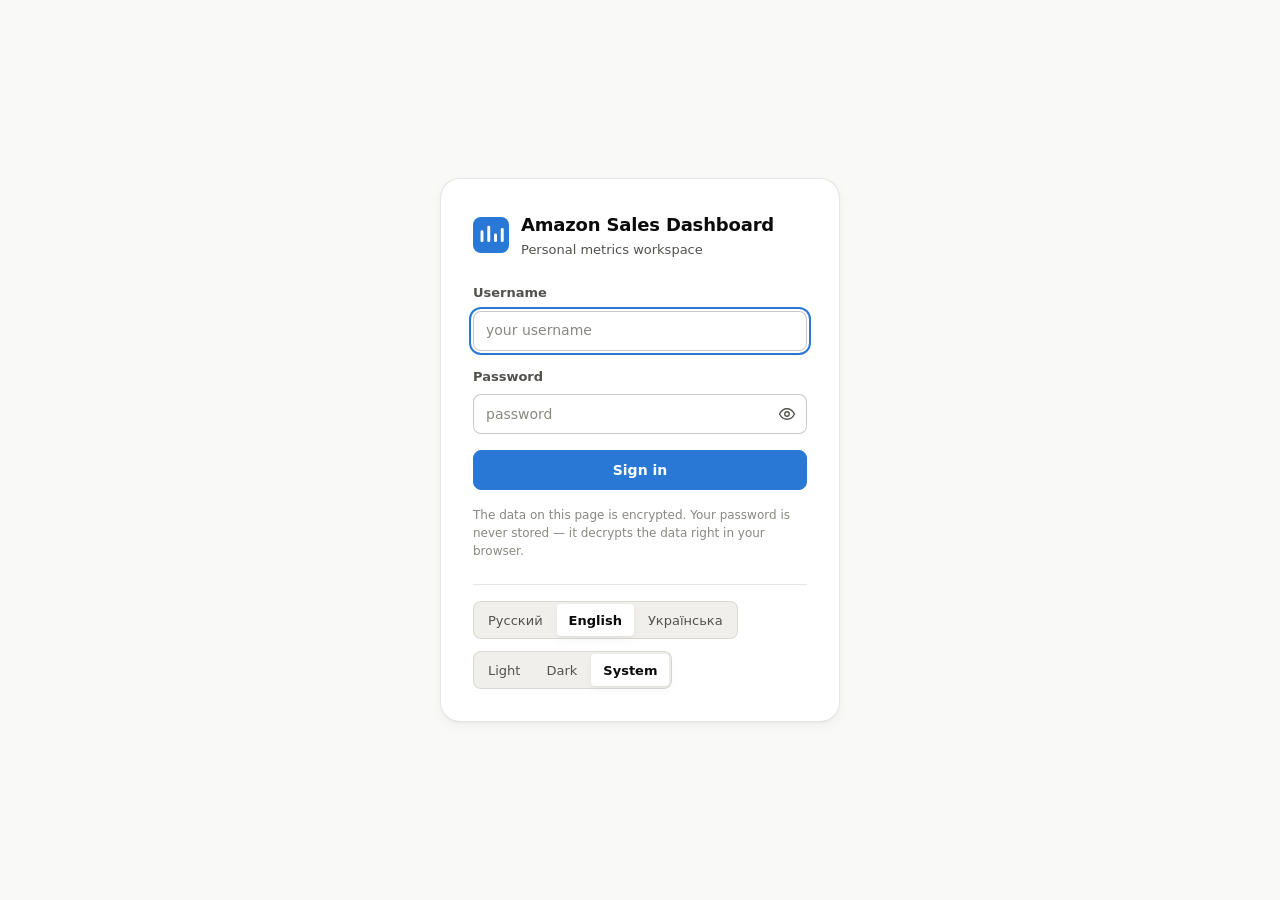
==== commit 06f763eb: "Раздел «База знаний»: документация внутри шифрованных данных Новый пункт меню в группе «Система». Со" ====
--- a/index.html
+++ b/index.html
@@ -390,6 +390,15 @@
         </section>
       </div>
 
+      <!-- База знаний. Содержимое приезжает внутри шифрованного payload:
+           репозиторий публичный, а в документации скриншоты с выручкой. -->
+      <div id="page-wiki" class="page" hidden>
+        <div class="wiki">
+          <nav class="wiki__nav" id="wiki-nav" data-i18n-attr="aria-label:page.wiki"></nav>
+          <article class="wiki__body card" id="wiki-body"></article>
+        </div>
+      </div>
+
     </main>
 
     <footer class="footer">
@@ -426,6 +435,7 @@
 <script src="assets/js/vault.js"></script>
 <script src="assets/js/charts.js"></script>
 <script src="assets/js/runs.js"></script>
+<script src="assets/js/markdown.js"></script>
 <!-- Зашифрованные данные. Отдельным файлом, чтобы обновлять их не трогая код.
      Загружается как обычный скрипт, а не через fetch — тогда страница
      одинаково работает и на GitHub Pages, и открытая с диска. -->
--- a/assets/css/app.css
+++ b/assets/css/app.css
@@ -714,9 +714,9 @@
   font-size: var(--fs-label);
   font-weight: 600;
 }
-.stat__delta--up { color: var(--delta-good); }
-.stat__delta--down { color: var(--delta-bad); }
-.stat__delta--flat { color: var(--text-muted); }
+.stat__delta--good { color: var(--delta-good); }
+.stat__delta--bad { color: var(--delta-bad); }
+.stat__delta--neutral { color: var(--text-muted); }
 
 .stat__period {
   font-size: var(--fs-micro);
@@ -1053,8 +1053,8 @@
   line-height: 1.35;
   background: var(--badge-flat-bg);
 }
-.stat__delta--up { background: var(--badge-good-bg); }
-.stat__delta--down { background: var(--badge-bad-bg); }
+.stat__delta--good { background: var(--badge-good-bg); }
+.stat__delta--bad { background: var(--badge-bad-bg); }
 
 /* ---- Заголовок карточки чуть плотнее ---------------------------------- */
 .card__title {
@@ -1406,3 +1406,144 @@
   font-size: var(--fs-micro);
   color: var(--text-muted);
 }
+
+/* ============================================================================
+   База знаний (раздел «Вики»)
+   Дописано отдельной секцией в конец, как и слой 21st: видно, что пришло
+   с этой задачей, и откат сводится к удалению хвоста файла.
+   ========================================================================== */
+
+.wiki {
+  display: grid;
+  grid-template-columns: 220px minmax(0, 1fr);
+  gap: var(--sp-5);
+  align-items: start;
+}
+
+/* Оглавление липнет к верху: страницы длинные, и терять навигацию при
+   прокрутке неудобно. */
+.wiki__nav {
+  position: sticky;
+  top: var(--sp-4);
+  display: flex;
+  flex-direction: column;
+  gap: 2px;
+}
+
+.wiki-navlink {
+  text-align: left;
+  padding: var(--sp-2) var(--sp-3);
+  border: 0;
+  border-radius: var(--radius-md);
+  background: transparent;
+  color: var(--text-secondary);
+  font: inherit;
+  font-size: var(--fs-body);
+  cursor: pointer;
+  transition: background var(--dur-fast), color var(--dur-fast);
+}
+
+.wiki-navlink:hover { background: var(--surface-sunken); color: var(--text-primary); }
+.wiki-navlink:focus-visible { outline: var(--focus-ring); outline-offset: var(--focus-offset); }
+.wiki-navlink[aria-current="true"] { background: var(--surface-sunken); color: var(--text-primary); font-weight: 600; }
+
+.wiki__body { padding: var(--sp-6); max-width: 78ch; }
+.wiki__body:focus { outline: none; }
+
+/* --- типографика статьи --- */
+
+.wiki-h { color: var(--text-primary); line-height: 1.25; }
+.wiki-h--1 { font-size: var(--fs-title); margin: 0 0 var(--sp-4); }
+.wiki-h--2 { font-size: var(--fs-value); margin: var(--sp-6) 0 var(--sp-3); }
+.wiki-h--3 { font-size: var(--fs-body); margin: var(--sp-5) 0 var(--sp-2); font-weight: 600; }
+.wiki-h--4, .wiki-h--5, .wiki-h--6 { font-size: var(--fs-body); margin: var(--sp-4) 0 var(--sp-2); font-weight: 600; }
+
+.wiki-p { margin: 0 0 var(--sp-3); color: var(--text-secondary); line-height: 1.65; }
+.wiki-list { margin: 0 0 var(--sp-3) var(--sp-4); padding: 0; color: var(--text-secondary); line-height: 1.65; }
+.wiki-list li { margin-bottom: var(--sp-1); }
+.wiki-hr { border: 0; border-top: 1px solid var(--border-hairline); margin: var(--sp-6) 0; }
+
+.wiki__body strong { color: var(--text-primary); font-weight: 600; }
+
+.wiki__body code {
+  font-family: ui-monospace, "Cascadia Code", Consolas, monospace;
+  font-size: 0.9em;
+  padding: 1px 5px;
+  border-radius: var(--radius-sm);
+  background: var(--surface-sunken);
+  color: var(--text-primary);
+}
+
+.wiki-pre {
+  margin: 0 0 var(--sp-4);
+  padding: var(--sp-4);
+  border-radius: var(--radius-md);
+  background: var(--surface-sunken);
+  border: 1px solid var(--border-hairline);
+  overflow-x: auto;
+}
+.wiki-pre code { background: none; padding: 0; }
+
+/* Выноска: важное предупреждение по краю текста, а не внутри абзаца */
+.wiki-quote {
+  margin: 0 0 var(--sp-4);
+  padding: var(--sp-3) var(--sp-4);
+  border-left: 3px solid var(--div-neutral);
+  border-radius: 0 var(--radius-md) var(--radius-md) 0;
+  background: var(--surface-sunken);
+  color: var(--text-secondary);
+  line-height: 1.6;
+}
+
+/* Таблицы шире колонки текста — прокручиваются внутри себя, а не тянут страницу */
+.wiki-tablewrap { overflow-x: auto; margin: 0 0 var(--sp-4); }
+.wiki-table { width: 100%; border-collapse: collapse; font-size: var(--fs-body); }
+.wiki-table th,
+.wiki-table td {
+  text-align: left;
+  padding: var(--sp-2) var(--sp-3);
+  border-bottom: 1px solid var(--border-hairline);
+  vertical-align: top;
+}
+.wiki-table th {
+  color: var(--text-muted);
+  font-size: var(--fs-label);
+  text-transform: uppercase;
+  letter-spacing: 0.09em;
+  font-weight: 600;
+  white-space: nowrap;
+}
+.wiki-table td { color: var(--text-secondary); }
+
+/* --- скриншоты --- */
+
+.wiki-figure { margin: 0 0 var(--sp-5); }
+.wiki-img {
+  display: block;
+  max-width: 100%;
+  height: auto;
+  border-radius: var(--radius-md);
+  border: 1px solid var(--border-hairline);
+}
+.wiki-figcaption {
+  margin-top: var(--sp-2);
+  font-size: var(--fs-micro);
+  color: var(--text-muted);
+}
+.wiki-img--missing {
+  display: inline-block;
+  padding: var(--sp-3) var(--sp-4);
+  border: 1px dashed var(--border-strong);
+  border-radius: var(--radius-md);
+  color: var(--text-muted);
+  font-size: var(--fs-micro);
+}
+
+.wiki-link { color: inherit; text-decoration: underline; text-underline-offset: 2px; cursor: pointer; }
+
+/* На узком экране оглавление уезжает наверх и перестаёт липнуть */
+@media (max-width: 860px) {
+  .wiki { grid-template-columns: 1fr; }
+  .wiki__nav { position: static; flex-direction: row; flex-wrap: wrap; }
+  .wiki__body { padding: var(--sp-4); }
+}
